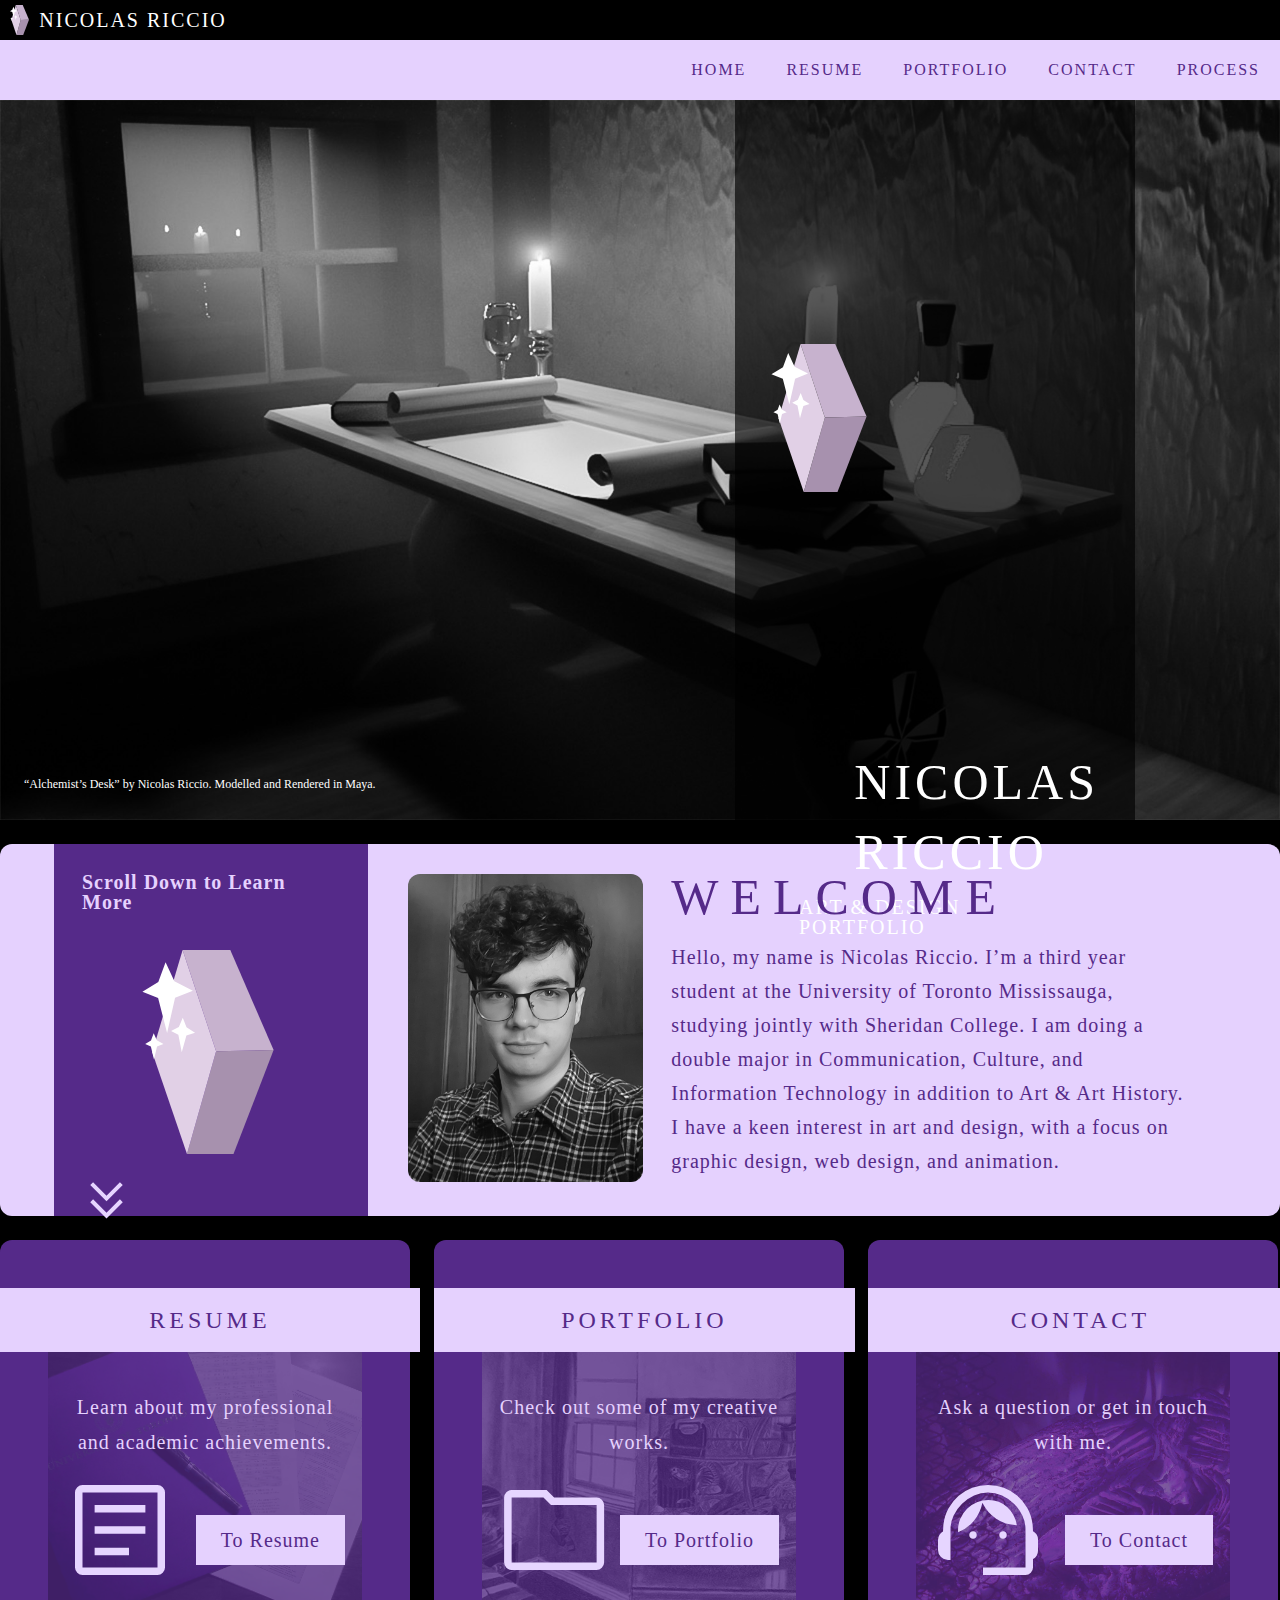
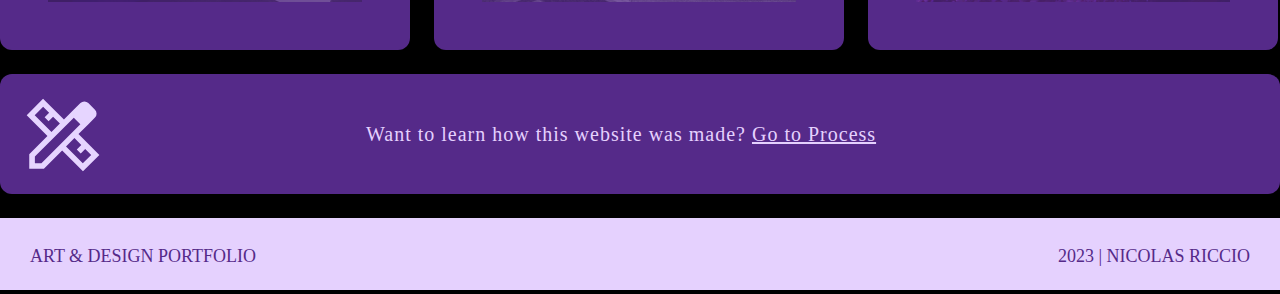
==== index.html @ f204018f "Rename home.html to index.html" ====
<!doctype html>
<html>
<head>
<meta charset="UTF-8">
<title>Nicolas Riccio | Official Website</title>
<link href="css/reset.css" rel="stylesheet">
<link href="css/style.css" rel="stylesheet">
</head>
	
<body>
	
	<header>
		<img src="images/gem-logo.svg" alt="Logo">
		<h1>Nicolas Riccio</h1>
	
	</header>
	
	<nav>
		<ul>
			<li><a href="process.html">Process</a></li>
			<li><a href="contact.html">Contact</a></li>
			<li><a href="portfolio.html">Portfolio</a></li>
			<li><a href="resume.html">Resume</a></li>
			<li><a href="home.html">Home</a></li>
		</ul>
	</nav>
	
	<div id="spotlight">
		
		<div id="title">
			<img src="images/gem-logo.svg" alt="Logo">
			<h2>Nicolas <br>Riccio</h2>
			<h1>Art &amp; Design Portfolio</h1>
			
		</div>
		
		<h3>“Alchemist’s Desk” by Nicolas Riccio. Modelled and Rendered in Maya.</h3>
	
	</div>
	
	<main>
		
		<div id="biography">
			
			<div id="bio-block">
				<h3>Scroll Down to Learn More</h3>
				<img id="logo" src="images/gem-logo.svg" alt="Logo">
				<img src="images/scroll-down.svg" width="65" class="scroll" alt="Scroll Icon">
			</div>
			
			<div>
				<img id="profile" src="images/profile-photo-bw.jpg" alt="Profile Picture">
			</div>
			
			<div id="bio">
				<h2>Welcome</h2>
				<p>Hello, my name is Nicolas Riccio. I’m a third year
					student at the University of Toronto Mississauga,
					studying jointly with Sheridan College. I am doing a
					double major in Communication, Culture, and 
					Information Technology in addition to Art &amp; Art History.
					I have a keen interest in art and design, with a focus on
					graphic design, web design, and animation.</p>
			</div>
			
		</div>
		
		<div id="highlight-container">
			<div class="highlight-block" id="one">
				<h2>Resume</h2>
				<p>Learn about my professional and academic achievements.</p>
				<img src="images/resume.svg" width="120" class="icons" alt="Resume Icon">
				<h1><a href="resume.html">To Resume</a></h1>
				<img class="preview" src="images/resume-preview.jpg" alt="Resume Preview">
				
		
			</div>

			<div class="highlight-block" id="two">
				<h2>Portfolio</h2>
				<p>Check out some of my creative works.</p>
				<img src="images/portfolio.svg" width="120" class="icons" alt="Portfolio Icon">
				<h1><a href="portfolio.html">To Portfolio</a></h1>
				<img class="preview" src="images/portfolio-preview.jpg" alt="Portfolio Preview">

			</div>

			<div class="highlight-block" id="three">
				<h2>Contact</h2>
				<p>Ask a question or get in touch with me.</p>
				<img src="images/contact.svg" width="120" class="icons" alt="Contact Icon">
				<h1><a href="contact.html">To Contact</a></h1>
				<img class="preview" src="images/contact-preview.jpg" alt="Contact Preview">

			</div>
			
		</div>
		
		<div id="process-div">
			<img id="process-icon" src="images/process.svg" width="90" alt="Process Icon">
			<p>Want to learn how this website was made? <a href="process.html">Go to Process</a></p>
			
		</div>
		
	</main>
	
	<footer>
		<div class="foot"> 
			<p id="social-link">ART &amp; DESIGN PORTFOLIO</p>
			<p id="footer-text">2023 | NICOLAS RICCIO</p>
		</div>
	
	</footer>
	
</body>
	
</html>
---- css/style.css ----
/* General Styling
*/

@keyframes title-fadein {
	0%   {opacity: 0}
	50%  {opacity: 0}
	100% {opacity: 1}
}

h1 {
	font-family: Sukhumvit Set, san-serif;
	font-size: 20px;
}

h2 {
	font-family: Sukhumvit Set, san-serif;
	font-size: 20px;
	color: #FFF;
	text-transform: uppercase;
	letter-spacing: 4px;
	font-weight: 300;
}

h3 {
	font-family: Sukhumvit Set, san-serif;
	font-size: 20px;
	color: #FFF;
	font-weight: 300;
}

p {
	font-family: Sukhumvit Set, san-serif;
	font-size: 20px;
	line-height: 16px;
}

body {
	background-color: #000;
}

/* Header Styling
*/

header {
	background-color: #000;
	width: 100%;
	height: 40px;
}

header img {
	height: 30px;
	padding: 5px 10px 5px 10px;
	float: left;
}

header h1 {
	color: #FFF;
	font-kerning: 1px;
	padding-top: 10px;
	padding-bottom: 10px;
	text-transform: uppercase;
	letter-spacing: 2px;
}

/* Navigation Styling
*/

nav {
	background-color: #E5D1FE;
	width: 100%;
	height: 60px;
}

nav ul li {
	display: inline-block;
	float: right;
	padding: 22px 20px 22px 20px;
	font-family: Sukhumvit Set, san-serif;
	text-transform: uppercase;
	font-weight: 500;
	letter-spacing: 2px;
	z-index: 1;
}

nav ul li a {
	text-decoration: none;
	color: #552A89;
}

nav ul li a:hover {
	color: #9C78B2;
}

/* Spotlight Styling
*/

#spotlight {
	width: 100%;
	height: 720px;
	background-image: url("../images/spotlight-banner.jpg");
	background-size: cover;
	background-position: center;
}

#spotlight h3 {
	font-size: 12px;
	padding-top: 678px;
	padding-left: 24px;
}

#title {
	width: 400px;
	height: 720px;
	background-color: rgba(0, 0, 0, 0.65);
	float: right;
	margin-right: 145px;
	animation-timing-function: ease-in;
	animation-name: title-fadein;
    animation-duration: 2s;
}

#title img {
	width: 96px;
	height: 148px;
	margin-top: 244px;
	margin-left: 36px;
	margin-right: 12px;
	display: inline-block;
}

#title h2 {
	display: inline-block;
	float: right;
	font-size: 50px;
	margin-right: 36px;
	margin-top: 252px;
	line-height: 70px;
}

#title h1 {
	display: inline-block;
	color: #FFF;
	text-transform: uppercase;
	letter-spacing: 2px;
	font-weight: 300;
	margin: 10px 64px;
}

/* Main Content Styling - Biography
*/

main {
	width: auto;
	margin: 0 auto;
}

#biography {
	height: 372px;
	width: 1280px;
	margin: 24px auto;
	background-color: #E5D1FE;
	border-radius: 12px;
}

#biography div {
	display: inline-block;
	position: relative;
	float: left;
}

#bio-block {
	background-color: #552A89;
	margin-left: 54px;
	margin-right: 12px;
	height: 372px;
	width: 314px;
	display: inline-block;
}

#bio-block h3 {
	color: #E5D1FE;
	font-weight: 600;
	font-size: 20px;
	padding: 28px;
	letter-spacing: 1px;
}

#bio-block #logo {
	width: 132px;
	height: 204px;
	margin: 10px 88px;
	display: inline;
}

.scroll {
	margin: 0px 20px;
	filter: invert(99%) sepia(61%) saturate(7488%) hue-rotate(183deg) brightness(96%) contrast(109%);
}

#profile {
	height: 308px;
	border-radius: 12px;
	margin: 30px 28px 30px 28px;
}

#bio h2 {
	margin-top: 28px;
	color: #552A89;
	font-size: 50px;
	letter-spacing: 12px;
	font-weight: 200;
}

#bio p {
	width: 520px;
	letter-spacing: 1px;
	color: #552A89;
	margin-top: 18px;
	font-weight: 300;
	line-height: 34px;
}

/* Main Content Styling - Page Highlights
*/

#highlight-container {
	width: 1280px;
	height: 410px;
	margin: 0 auto;
	background-size: cover;
	background-position: center;
	position: relative;
}

.highlight-block {
	height: 410px;
	width: 410px;
	display: inline-block;
	background-color: #552A89;
	margin-bottom: 24px;
	border-radius: 12px;
	position: relative;
	z-index: 1;
	pointer-events: visible;
}

#one, #two {
	margin-right: 20px;
}

.preview {
	padding: 48px;
	height: 314px;
	opacity: 0.25;
	position: relative;
	z-index: -1;
}

#one h2 {
	position: absolute;
	background-color: #E5D1FE;
	color: #552A89;
	margin-top: 48px;
	padding: 20px 149.25px;
	font-size: 24px;
}

#two h2 {
	position: absolute;
	background-color: #E5D1FE;
	color: #552A89;
	margin-top: 48px;
	padding: 20px 127.125px;
	font-size: 24px;
}

#three h2 {
	position: absolute;
	background-color: #E5D1FE;
	color: #552A89;
	margin-top: 48px;
	padding: 20px 142.625px;
	font-size: 24px;
}

.highlight-block p {
	color: #E5D1FE;
	line-height: 35px;
	letter-spacing: 1px;
	position: absolute;
    top: 150px;
    padding: 0 60px;
	text-align: center;
}

.highlight-block h1 {
	color: #552A89;
	letter-spacing: 1px;
	position: absolute;
	text-align: center;
	background-color: #E5D1FE;
	top: 275px;
	right: 65px;
    padding: 15px 25px;
}

.highlight-block a {
	text-decoration: none;
	color: #552A89!important;
}

.highlight-block a:hover {
	color: #9C78B2!important;
}

.icons {
	position: absolute;
    top: 230px;
    padding: 0 60px;
	filter: invert(99%) sepia(61%) saturate(7488%) hue-rotate(183deg) brightness(96%) contrast(109%);
}

/* Main Content Styling - Process Highlight
*/

#process-div {
	height: 120px;
	width: 1280px;
	margin: 24px auto;
	background-color: #552A89;
	border-radius: 12px;
}

#process-div img {
	padding: 16px 18px;
	filter: invert(99%) sepia(61%) saturate(7488%) hue-rotate(183deg) brightness(96%) contrast(109%);
	display: inline;
	float: left;
}

#process-div p {
	display: inline;
	float: left;
	font-size: 20px;
	color: #E5D1FE;
	letter-spacing: 1px;
	text-align: center;
	padding: 52px 240px;
}

#process-div a {
	color: #E5D1FE;
}

#process-div a:hover {
	color: #9C78B2;
}

/* Footer Content Styling
*/

.foot {
	height: 72px;
	background-color: #E5D1FE;
}

footer p {
	font-size: 18px;
	color: #552A89;
	padding: 30px;
	font-weight: lighter;
}

#social-link {
	float: left;
	display: inline;
}

#social-link a {
	color: #552A89!important;
}

#social-link a:hover {
	color: #9C78B2!important;
}


#footer-text {
	float: right;
	display: inline;
}

.extended-foot {
	width: 100%;
	height: 308px;
	background-color: #E5D1FE;
	border-bottom: 1px dotted #552A89;
}

.extended-foot p {
	display: inline;
	margin-top: 140px;
	float: right;
	text-transform: uppercase;
	font-weight: 100;
	line-height: 19px;
	margin-right: 24px;
}

.extended-foot iframe {
	display: inline;
	float: left;
	height: 252px; 
	width: 975px;
	margin-top: 28px;
	margin-left: 67px;
}

/* Resume Page - Spotlight Styling
*/

#resume-spotlight {
	width: 100%;
	height: 720px;
	background-image: url("../images/resume-banner.jpg");
	background-size: cover;
	background-position: center;
	animation-timing-function: ease-in;
}

#resume-spotlight img {
	width: 60px;
	display: inline;
	float: right;
	margin-top: 500px;
	margin-right: 50px;
	animation-name: title-fadein;
    animation-duration: 2s;
}

#resume-spotlight h2 {
	font-size: 70px;
	letter-spacing: 5px;
	float: right;
	margin-top: 498px;
	margin-right: 10px;
	animation-name: title-fadein;
    animation-duration: 2s;
}

#resume-spotlight h1 {
	font-size: 20px;
	color: #FFF;
	display: inline;
	letter-spacing: 2px;
	margin-top: 600px;
	margin-left: 1096px;
	text-transform: uppercase;
	animation-name: title-fadein;
    animation-duration: 2s;
}

/* Resume Page - Body Styling

#skills2-div {
	width: 640px;
	float: right;
}

*/

#resume-information {
	height: 1600px;
	width: 1280px;
	margin: 24px auto;
	background-color: #E5D1FE;
	border-radius: 12px;
}

#resume-information h2 {
	padding-top: 48px;
	color: #552A89;
	font-size: 50px;
	letter-spacing: 12px;
	font-weight: 200;
}

#resume-information p {
	font-size: 18px;
	line-height: 36px;
	color: #552A89;
	letter-spacing: 1px;
	font-weight: 300;
}


#skills-div p {
	font-size: 18px;
}

#skills-div {
	width: 1032px;
	margin: 0px auto;
}

#skills-list {
	width: 1032px;
	padding: 24px 0px 48px 0px;
}

table {
	margin-top: 24px;
	width: 1010px;
}

th, td {
	border: 3px solid #552A89;
}

th {
	font-family: Sukhumvit Set, san-serif;
	font-size: 20px;
	color: #552A89;
	text-transform: uppercase;
	letter-spacing: 4px;
	font-weight: 300;
	padding: 12px 0;
}

td {
	font-family: Sukhumvit Set, san-serif;
	font-size: 14px;
	line-height: 24px;
	color: #552A89;
	letter-spacing: 1px;
	padding: 24px;
}

/* Contact Page - Form Styling
*/

#contact-spotlight {
	width: 100%;
	height: 720px;
	background-image: url("../images/contact-banner.jpg");
	background-size: cover;
	background-position: center;
	animation-timing-function: ease-in;
}

#contact-form {
	width: 454px;
	height: 720px;
	margin-left: 68px;
}

#contact-form h2 {
	font-size: 50px;
	letter-spacing: 5px;
	padding-top: 100px;
	padding-left: 30px;
	padding-bottom: 24px;
}

#contact-form h3 {
	font-size: 20px;
	padding-left: 30px;
	padding-bottom: 24px;
}

/* Portfolio Page - Spotlight Styling
*/

#video-banner {
	position: relative;
    right: 0;
    bottom: 0;
    min-width: 100%; 
    min-height: 100%;
}
#video-banner video {
	height: auto;
	vertical-align: middle;
	width: 100%;
}

#video-banner .video-caption {
    position: absolute;
    bottom: 200px;
    left: 0;
    z-index: 1;
    background: rgba(0,0,0,0.8);
    color: #fff;
    width: 100%;
	display: flex;
	align-items: center;
	justify-content: center;
	animation-name: title-fadein;
    animation-duration: 3s;
}
#video-banner .video-caption h1 {
	color: #fff;
	font-family: Sukhumvit Set, sans-serif;
	font-size: 75px;
	text-align: center;
	text-transform: uppercase;
	letter-spacing: 8px;
	padding: 24px 12px;
	
}

.video-caption img {
	width: 44px;
	bottom: 200px;
	animation-name: title-fadein;
    animation-duration: 2s;
}

/* Portfolio Page - Content Styling
*/

#drawing {
	height: 816px;
	width: 1280px;
	margin: 24px auto;
	background-color: #E5D1FE;
	border-radius: 12px;
}

#drawing h3 {
	color: #E5D1FE;
	font-weight: 400;
	font-size: 40px;
	text-transform: uppercase;
	width: 100%;
	text-align: center;
	padding: 40px 0px;
	letter-spacing: 4px;
	background-color: #552A89;
	position: relative;
	top: 48px;
}

#drawing-one {
	float: left;
	margin: 72px 0 24px 24px;
	height: 600px;
	width: 434px;
	display: inline;
}

#drawing-two {
	float: left;
	margin: 72px 24px 24px 24px;
	height: 248px;
	width: 774px;
	display: inline-block;
}

#drawing-three {
	float: left;
	margin: 0px 24px 0px 24px;
	height: 328px;
	width: 242px;
	display: inline-block;
}

#drawing-four {
	float: left;
	margin: 0px 24px 0px 0px;
	height: 328px;
	width: 242px;
	display: inline-block;
}

#drawing-five {
	float: left;
	margin: 0px 24px 0px 0px;
	height: 328px;
	width: 242px;
	display: inline-block;
}

#painting {
	height: 816px;
	width: 1280px;
	margin: 24px auto;
	background-color: #552A89;
	border-radius: 12px;
}

#painting h3 {
	color: #552A89;
	font-weight: 400;
	font-size: 40px;
	text-transform: uppercase;
	width: 100%;
	text-align: center;
	padding: 40px 0px;
	letter-spacing: 4px;
	background-color: #E5D1FE;
	position: relative;
	top: 48px;
}

#painting-one {
	float: left;
	margin: 72px 0px 24px 24px;
	height: 288px;
	width: 242px;
	display: inline-block;
	background-color: #E5D1FE;
}

#painting-two {
	float: left;
	margin: 72px 0px 24px 24px;
	height: 288px;
	width: 484px;
	display: inline-block;
	background-color: #E5D1FE;
}

#painting-three {
	float: right;
	margin: 72px 24px 24px 0;
	height: 600px;
	width: 458px;
	display: inline;
	background-color: #E5D1FE;
}

#painting-four {
	float: left;
	margin: 0px 0px 24px 24px;
	height: 288px;
	width: 484px;
	display: inline-block;
	background-color: #E5D1FE;
}

#painting-five {
	float: left;
	margin: 0px 0px 24px 24px;
	height: 288px;
	width: 242px;
	display: inline-block;
	background-color: #E5D1FE;
}

#digital {
	height: 816px;
	width: 1280px;
	margin: 24px auto;
	background-color: #E5D1FE;
	border-radius: 12px;
}

#digital h3 {
	color: #E5D1FE;
	font-weight: 400;
	font-size: 40px;
	text-transform: uppercase;
	width: 100%;
	text-align: center;
	padding: 40px 0px;
	letter-spacing: 4px;
	background-color: #552A89;
	position: relative;
	top: 48px;
}

#digital-one {
	float: left;
	margin: 72px 0 24px 24px;
	height: 260px;
	width: 604px;
	display: inline;
}

#digital-two {
	float: left;
	margin: 72px 24px 24px 24px;
	height: 260px;
	width: 604px;
	display: inline-block;
}

#digital-three {
	float: left;
	margin: 0px 24px 0px 24px;
	height: 316px;
	width: 290px;
	display: inline-block;
}

#digital-four {
	float: left;
	margin: 0px 24px 0px 0px;
	height: 316px;
	width: 290px;
	display: inline-block;
}

#digital-five {
	float: left;
	margin: 0px 24px 0px 0px;
	height: 316px;
	width: 290px;
	display: inline-block;
}

#digital-six {
	float: left;
	margin: 0px 24px 0px 0px;
	height: 316px;
	width: 290px;
	display: inline-block;
}


#animation {
	height: 600px;
	width: 1280px;
	margin: 24px auto;
	background-color: #552A89;
	border-radius: 12px;
}

#animation h3 {
	color: #552A89;
	font-weight: 400;
	font-size: 40px;
	text-transform: uppercase;
	width: 100%;
	text-align: center;
	padding: 40px 0px;
	letter-spacing: 4px;
	background-color: #E5D1FE;
	position: relative;
	top: 48px;
}

#animation p {
	color: #E5D1FE;
}

#clip-one {
	float: left;
	margin: 72px 0px 24px 24px;
	height: 339.75px;
	width: 604px;
	display: inline-block;
}

#clip-two {
	float: left;
	margin: 72px 0px 24px 24px;
	height: 339.75px;
	width: 604px;
	display: inline-block;
}

#portfolio-main img {
	height: 100%;
}

.clip-banner {
	position: relative;
    right: 0;
    bottom: 0;
    min-width: 100%; 
    min-height: 100%;
}
.clip-banner video {
	height: auto;
	vertical-align: middle;
	width: 100%;
}

#portfolio-main img:hover {
	opacity: 0.5;
}

.tooltip {
  position: relative;
  display: inline-block;
}

.tooltip .tooltiptext {
	font-family: Sukhumvit Set, sans-serif;
	font-size: 12px;
    visibility: hidden;
    width: 200px;
    background-color: #FFF;
    color: #552A89;
    text-align: center;
    border-radius: 6px;
    padding: 20px;
    margin-bottom: 12px;

    position: absolute;
    z-index: 1;
	bottom: 100%;
	left: 0%;
}

.tooltip .tooltiptext::after {
  content: "";
  position: absolute;
  top: 100%;
  left: 50%;
  margin-left: -5px;
  border-width: 5px;
  border-style: solid;
  border-color: white transparent transparent transparent;
}

.tooltip:hover .tooltiptext {
    visibility: visible;
}

/* Process Page - Spotlight Styling
*/

#process-spotlight {
	width: 100%;
	height: 720px;
	background-image: url("../images/process-banner.jpg");
	background-size: cover;
	background-position: center;
	animation-timing-function: ease-in;
}

#process-spotlight img {
	width: 60px;
	display: inline;
	float: right;
	margin-top: 50px;
	margin-right: 50px;
	animation-name: title-fadein;
    animation-duration: 2s;
}

#process-spotlight h2 {
	font-size: 70px;
	letter-spacing: 5px;
	float: right;
	margin-top: 48px;
	margin-right: 10px;
	animation-name: title-fadein;
    animation-duration: 2s;
}

#process-spotlight h1 {
	font-size: 20px;
	color: #FFF;
	display: inline;
	letter-spacing: 2px;
	margin-top: 60px;
	margin-left: 1096px;
	text-transform: uppercase;
	animation-name: title-fadein;
    animation-duration: 2s;
}

/* Process Page - Content Styling
*/

#process-information {
	height: auto;
	width: 1280px;
	margin: 24px auto;
	background-color: #E5D1FE;
	border-radius: 12px;
}

#process-information h2 {
	padding: 80px 0px 24px 144px;
	color: #552A89;
	font-size: 50px;
	letter-spacing: 12px;
	font-weight: 200;
}

#process-information p {
	font-size: 18px;
	line-height: 36px;
	color: #552A89;
	letter-spacing: 1px;
	font-weight: 300;
	padding: 24px 144px 0px 144px;
	text-indent: 48px;
}

#process-information img {
	padding-top: 24px;
}

#process-information a {
	color: #552A89!important;
}

#process-information p a:hover {
	color: #9C78B2!important;
}

.closing {
	font-size: 18px;
	line-height: 36px;
	color: #552A89;
	letter-spacing: 1px;
	font-weight: 300;
	padding: 24px 144px 0px 144px;
}
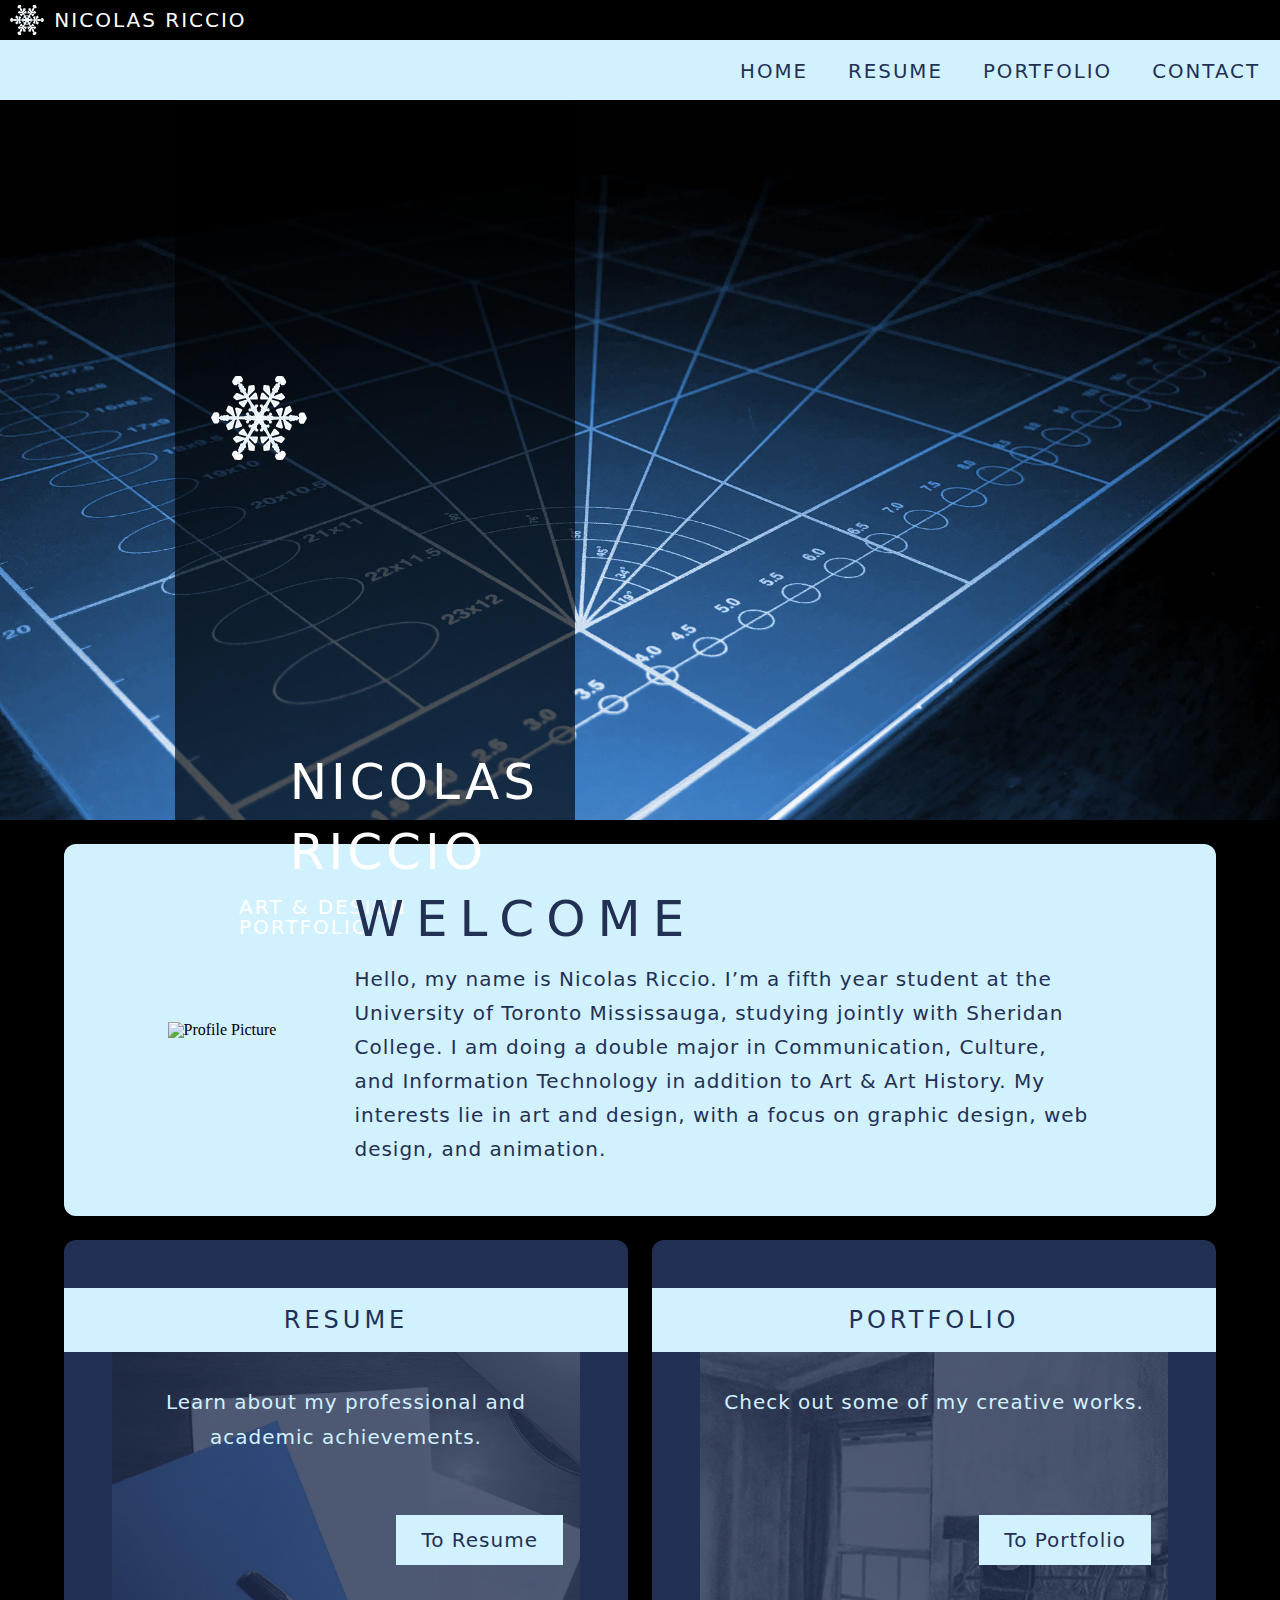
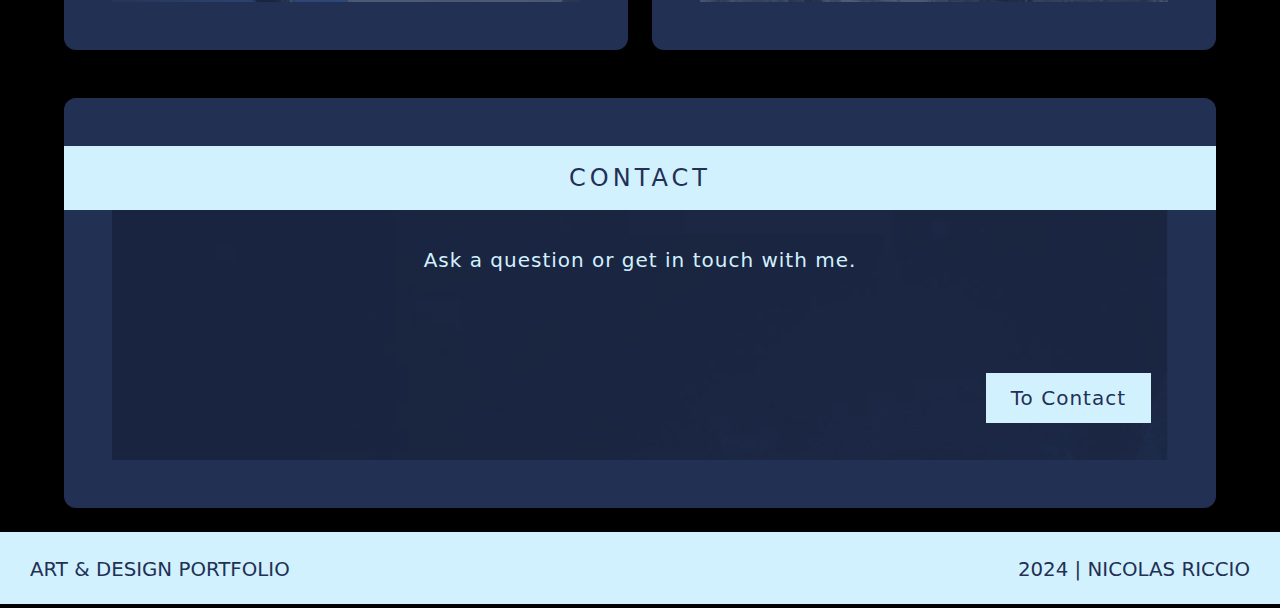
==== commit d480e3fb: "Add files via upload" ====
--- a/index.html
+++ b/index.html
@@ -10,31 +10,28 @@
 <body>
 	
 	<header>
-		<img src="images/gem-logo.svg" alt="Logo">
+		<img src="images/snowflake-logo.svg" alt="Logo">
 		<h1>Nicolas Riccio</h1>
 	
 	</header>
 	
 	<nav>
 		<ul>
-			<li><a href="process.html">Process</a></li>
 			<li><a href="contact.html">Contact</a></li>
 			<li><a href="portfolio.html">Portfolio</a></li>
 			<li><a href="resume.html">Resume</a></li>
-			<li><a href="home.html">Home</a></li>
+			<li><a href="index.html">Home</a></li>
 		</ul>
 	</nav>
 	
 	<div id="spotlight">
 		
 		<div id="title">
-			<img src="images/gem-logo.svg" alt="Logo">
+			<img src="images/snowflake-logo.svg" alt="Logo">
 			<h2>Nicolas <br>Riccio</h2>
 			<h1>Art &amp; Design Portfolio</h1>
 			
 		</div>
-		
-		<h3>“Alchemist’s Desk” by Nicolas Riccio. Modelled and Rendered in Maya.</h3>
 	
 	</div>
 	
@@ -42,24 +39,18 @@
 		
 		<div id="biography">
 			
-			<div id="bio-block">
-				<h3>Scroll Down to Learn More</h3>
-				<img id="logo" src="images/gem-logo.svg" alt="Logo">
-				<img src="images/scroll-down.svg" width="65" class="scroll" alt="Scroll Icon">
-			</div>
-			
-			<div>
-				<img id="profile" src="images/profile-photo-bw.jpg" alt="Profile Picture">
+			<div id="clipart">
+				<img id="profile" src="images/self-portrait-clipart.PNG" alt="Profile Picture">
 			</div>
 			
 			<div id="bio">
 				<h2>Welcome</h2>
-				<p>Hello, my name is Nicolas Riccio. I’m a third year
+				<p>Hello, my name is Nicolas Riccio. I’m a fifth year
 					student at the University of Toronto Mississauga,
 					studying jointly with Sheridan College. I am doing a
 					double major in Communication, Culture, and 
 					Information Technology in addition to Art &amp; Art History.
-					I have a keen interest in art and design, with a focus on
+					My interests lie in art and design, with a focus on
 					graphic design, web design, and animation.</p>
 			</div>
 			
@@ -68,38 +59,27 @@
 		<div id="highlight-container">
 			<div class="highlight-block" id="one">
 				<h2>Resume</h2>
-				<p>Learn about my professional and academic achievements.</p>
-				<img src="images/resume.svg" width="120" class="icons" alt="Resume Icon">
-				<h1><a href="resume.html">To Resume</a></h1>
-				<img class="preview" src="images/resume-preview.jpg" alt="Resume Preview">
-				
-		
+				<div id="textbox1">
+					<p>Learn about my professional and academic achievements.</p>
+					<h1><a href="resume.html">To Resume</a></h1>
+				</div>
 			</div>
 
 			<div class="highlight-block" id="two">
 				<h2>Portfolio</h2>
-				<p>Check out some of my creative works.</p>
-				<img src="images/portfolio.svg" width="120" class="icons" alt="Portfolio Icon">
-				<h1><a href="portfolio.html">To Portfolio</a></h1>
-				<img class="preview" src="images/portfolio-preview.jpg" alt="Portfolio Preview">
-
+				<div id="textbox2">
+					<p>Check out some of my creative works.</p>
+					<h1><a href="portfolio.html">To Portfolio</a></h1>
+				</div>
 			</div>
 
 			<div class="highlight-block" id="three">
 				<h2>Contact</h2>
-				<p>Ask a question or get in touch with me.</p>
-				<img src="images/contact.svg" width="120" class="icons" alt="Contact Icon">
-				<h1><a href="contact.html">To Contact</a></h1>
-				<img class="preview" src="images/contact-preview.jpg" alt="Contact Preview">
-
+				<div id="textbox3">
+					<p>Ask a question or get in touch with me.</p>
+					<h1><a href="contact.html">To Contact</a></h1>
+				</div>
 			</div>
-			
-		</div>
-		
-		<div id="process-div">
-			<img id="process-icon" src="images/process.svg" width="90" alt="Process Icon">
-			<p>Want to learn how this website was made? <a href="process.html">Go to Process</a></p>
-			
 		</div>
 		
 	</main>
@@ -107,7 +87,7 @@
 	<footer>
 		<div class="foot"> 
 			<p id="social-link">ART &amp; DESIGN PORTFOLIO</p>
-			<p id="footer-text">2023 | NICOLAS RICCIO</p>
+			<p id="footer-text">2024 | NICOLAS RICCIO</p>
 		</div>
 	
 	</footer>
--- a/css/style.css
+++ b/css/style.css
@@ -8,12 +8,12 @@
 }
 
 h1 {
-	font-family: Sukhumvit Set, san-serif;
+	font-family: Sukhumvit Set, DejaVu Sans, san-serif;
 	font-size: 20px;
 }
 
 h2 {
-	font-family: Sukhumvit Set, san-serif;
+	font-family: Sukhumvit Set, DejaVu Sans, san-serif;
 	font-size: 20px;
 	color: #FFF;
 	text-transform: uppercase;
@@ -22,14 +22,14 @@
 }
 
 h3 {
-	font-family: Sukhumvit Set, san-serif;
+	font-family: Sukhumvit Set, DejaVu Sans, san-serif;
 	font-size: 20px;
 	color: #FFF;
 	font-weight: 300;
 }
 
 p {
-	font-family: Sukhumvit Set, san-serif;
+	font-family: Sukhumvit Set, DejaVu Sans, san-serif;
 	font-size: 20px;
 	line-height: 16px;
 }
@@ -43,7 +43,7 @@
 
 header {
 	background-color: #000;
-	width: 100%;
+	width: auto;
 	height: 40px;
 }
 
@@ -66,8 +66,8 @@
 */
 
 nav {
-	background-color: #E5D1FE;
-	width: 100%;
+	background-color: #D2F1FF;
+	width: auto;
 	height: 60px;
 }
 
@@ -75,27 +75,28 @@
 	display: inline-block;
 	float: right;
 	padding: 22px 20px 22px 20px;
-	font-family: Sukhumvit Set, san-serif;
+	font-family: Sukhumvit Set, DejaVu Sans, san-serif;
 	text-transform: uppercase;
 	font-weight: 500;
 	letter-spacing: 2px;
 	z-index: 1;
+	font-size: 2.2vmin;
 }
 
 nav ul li a {
 	text-decoration: none;
-	color: #552A89;
+	color: #223054;
 }
 
 nav ul li a:hover {
-	color: #9C78B2;
+	color: #3874A5;
 }
 
 /* Spotlight Styling
 */
 
 #spotlight {
-	width: 100%;
+	width: auto;
 	height: 720px;
 	background-image: url("../images/spotlight-banner.jpg");
 	background-size: cover;
@@ -155,41 +156,31 @@
 }
 
 #biography {
-	height: 372px;
-	width: 1280px;
+	min-height: 372px;
+	width: 90%;
 	margin: 24px auto;
-	background-color: #E5D1FE;
+	background-color: #D2F1FF;
 	border-radius: 12px;
+	
+	display: flex;
+    justify-content: center; /* Horizontally center the flex container */
+    align-items: center;     /* Vertically center the flex container (optional, if you want equal space above and below) */
+    gap: 20px;               /* Optional: space between the two divs */
+
+	
+}
+
+#clipart {
+	display: flex;
+    justify-content: center;
 }
 
 #biography div {
 	display: inline-block;
 	position: relative;
 	float: left;
-}
-
-#bio-block {
-	background-color: #552A89;
-	margin-left: 54px;
-	margin-right: 12px;
-	height: 372px;
-	width: 314px;
-	display: inline-block;
-}
-
-#bio-block h3 {
-	color: #E5D1FE;
-	font-weight: 600;
-	font-size: 20px;
-	padding: 28px;
-	letter-spacing: 1px;
-}
-
-#bio-block #logo {
-	width: 132px;
-	height: 204px;
-	margin: 10px 88px;
-	display: inline;
+	align-items: center;
+	    padding: 20px;           /* Optional: padding around the container */
 }
 
 .scroll {
@@ -197,55 +188,96 @@
 	filter: invert(99%) sepia(61%) saturate(7488%) hue-rotate(183deg) brightness(96%) contrast(109%);
 }
 
-#profile {
-	height: 308px;
-	border-radius: 12px;
-	margin: 30px 28px 30px 28px;
+
+#profile { /* Currently profile image, needs changing*/
+	height: 350px;
 }
 
 #bio h2 {
-	margin-top: 28px;
-	color: #552A89;
+	margin: 18px;
+	color: #223054;
 	font-size: 50px;
 	letter-spacing: 12px;
 	font-weight: 200;
 }
 
 #bio p {
-	width: 520px;
+	max-width: 740px;
 	letter-spacing: 1px;
-	color: #552A89;
-	margin-top: 18px;
+	color: #223054;
+	margin: 18px;
 	font-weight: 300;
 	line-height: 34px;
 }
 
+/* Media query for smaller screens */
+@media (max-width: 768px) {
+    #biography {
+        flex-direction: column; /* Stack the items vertically on small screens */
+        align-items: center;     /* Center both divs horizontally */
+        gap: 0px;               /* Optional: space between the two divs */
+    }
+
+    #profile {
+        height: 300px;  /* Adjust image size */
+    }
+
+    #bio {
+        text-align: center; /* Optional: center the text on small screens */
+    }
+}
+
 /* Main Content Styling - Page Highlights
 */
 
 #highlight-container {
-	width: 1280px;
-	height: 410px;
+	width: 90%;
 	margin: 0 auto;
 	background-size: cover;
 	background-position: center;
 	position: relative;
+	
+	display: flex;             /* Enable flexbox layout */
+    justify-content: space-between; /* Distribute space between blocks */
+    align-items: stretch;      /* Ensure blocks stretch to fill the container's height */
+    flex-wrap: wrap;           /* Allow wrapping on smaller screens */
+	gap: 24px;
 }
 
 .highlight-block {
 	height: 410px;
-	width: 410px;
 	display: inline-block;
-	background-color: #552A89;
+	background-color: #223054;
 	margin-bottom: 24px;
 	border-radius: 12px;
 	position: relative;
 	z-index: 1;
 	pointer-events: visible;
-}
-
-#one, #two {
-	margin-right: 20px;
+	
+	flex: 1;                    /* Make all blocks take equal width */
+    min-width: 410px;           /* Set a minimum width for the blocks */
+    text-align: center;         /* Center text inside each block */
+    box-sizing: border-box;     /* Ensure padding is included in the width calculation */
+	
+}
+
+div#textbox1, div#textbox2, div#textbox3 {
+	height: 250px;
+	margin: 0 48px 0 48px;
+	width: auto;
+	background-size: cover;
+}
+
+div#textbox1 {
+	background-image: url("../images/resume-preview.png");
+}
+
+div#textbox2 {
+	background-image: url("../images/portfolio-preview.png");
+}
+
+div#textbox3 {
+	background-image: url("../images/contact-preview.png");
 }
 
 .preview {
@@ -256,49 +288,28 @@
 	z-index: -1;
 }
 
-#one h2 {
-	position: absolute;
-	background-color: #E5D1FE;
-	color: #552A89;
+#one h2, #two h2, #three h2 {
+	background-color: #D2F1FF;
+	color: #223054;
 	margin-top: 48px;
 	padding: 20px 149.25px;
 	font-size: 24px;
 }
 
-#two h2 {
-	position: absolute;
-	background-color: #E5D1FE;
-	color: #552A89;
-	margin-top: 48px;
-	padding: 20px 127.125px;
-	font-size: 24px;
-}
-
-#three h2 {
-	position: absolute;
-	background-color: #E5D1FE;
-	color: #552A89;
-	margin-top: 48px;
-	padding: 20px 142.625px;
-	font-size: 24px;
-}
-
 .highlight-block p {
-	color: #E5D1FE;
+	color: #D2F1FF;
 	line-height: 35px;
 	letter-spacing: 1px;
-	position: absolute;
-    top: 150px;
-    padding: 0 60px;
+	padding: 33px 22px;
 	text-align: center;
 }
 
 .highlight-block h1 {
-	color: #552A89;
+	color: #223054;
 	letter-spacing: 1px;
 	position: absolute;
 	text-align: center;
-	background-color: #E5D1FE;
+	background-color: #D2F1FF;
 	top: 275px;
 	right: 65px;
     padding: 15px 25px;
@@ -306,54 +317,18 @@
 
 .highlight-block a {
 	text-decoration: none;
-	color: #552A89!important;
+	color: #223054!important;
 }
 
 .highlight-block a:hover {
-	color: #9C78B2!important;
+	color: #3874A5!important;
 }
 
 .icons {
 	position: absolute;
     top: 230px;
     padding: 0 60px;
-	filter: invert(99%) sepia(61%) saturate(7488%) hue-rotate(183deg) brightness(96%) contrast(109%);
-}
-
-/* Main Content Styling - Process Highlight
-*/
-
-#process-div {
-	height: 120px;
-	width: 1280px;
-	margin: 24px auto;
-	background-color: #552A89;
-	border-radius: 12px;
-}
-
-#process-div img {
-	padding: 16px 18px;
-	filter: invert(99%) sepia(61%) saturate(7488%) hue-rotate(183deg) brightness(96%) contrast(109%);
-	display: inline;
-	float: left;
-}
-
-#process-div p {
-	display: inline;
-	float: left;
-	font-size: 20px;
-	color: #E5D1FE;
-	letter-spacing: 1px;
-	text-align: center;
-	padding: 52px 240px;
-}
-
-#process-div a {
-	color: #E5D1FE;
-}
-
-#process-div a:hover {
-	color: #9C78B2;
+	filter: invert(100%) sepia(40%) saturate(5284%) hue-rotate(175deg) brightness(106%) contrast(101%);
 }
 
 /* Footer Content Styling
@@ -361,12 +336,12 @@
 
 .foot {
 	height: 72px;
-	background-color: #E5D1FE;
+	background-color: #D2F1FF;
 }
 
 footer p {
-	font-size: 18px;
-	color: #552A89;
+	font-size: 2.2vmin;
+	color: #223054;
 	padding: 30px;
 	font-weight: lighter;
 }
@@ -377,11 +352,11 @@
 }
 
 #social-link a {
-	color: #552A89!important;
+	color: #223054!important;
 }
 
 #social-link a:hover {
-	color: #9C78B2!important;
+	color: #3874A5!important;
 }
 
 
@@ -393,8 +368,8 @@
 .extended-foot {
 	width: 100%;
 	height: 308px;
-	background-color: #E5D1FE;
-	border-bottom: 1px dotted #552A89;
+	background-color: #D2F1FF;
+	border-bottom: 1px dotted #223054;
 }
 
 .extended-foot p {
@@ -419,6 +394,11 @@
 /* Resume Page - Spotlight Styling
 */
 
+#resume-spotlight h2, #resume-spotlight h1 {
+  margin: 0;
+  padding: 0;
+}
+
 #resume-spotlight {
 	width: 100%;
 	height: 720px;
@@ -426,38 +406,51 @@
 	background-size: cover;
 	background-position: center;
 	animation-timing-function: ease-in;
-}
+	
+	position: relative; /* This allows absolute positioning of child elements */
+	display: flex;
+	flex-direction: column; /* Stack the h2 and h1 vertically */
+	justify-content: flex-end; /* Align children to the bottom */
+	align-items: flex-end; /* Align children to the right */
+}
+
+#resume-spotlight-text {
+	padding: 20px;
+	margin: 20px;
+	
+}
+
 
 #resume-spotlight img {
-	width: 60px;
-	display: inline;
-	float: right;
-	margin-top: 500px;
-	margin-right: 50px;
+	width: 100px;
 	animation-name: title-fadein;
     animation-duration: 2s;
+	
+	margin-left: 10px; /* Space between image and h2 */
+  	align-self: center; /* Align the image within its flex container */
+	float: right;
 }
 
 #resume-spotlight h2 {
 	font-size: 70px;
 	letter-spacing: 5px;
-	float: right;
-	margin-top: 498px;
-	margin-right: 10px;
 	animation-name: title-fadein;
     animation-duration: 2s;
+	
+	display: inline-flex;
+  	align-items: center; /* Vertically center the image with h2 text */
 }
 
 #resume-spotlight h1 {
 	font-size: 20px;
 	color: #FFF;
-	display: inline;
 	letter-spacing: 2px;
-	margin-top: 600px;
-	margin-left: 1096px;
 	text-transform: uppercase;
 	animation-name: title-fadein;
     animation-duration: 2s;
+	
+	margin-top: 5px; /* Space between h2 and h1 */
+	margin-left: 52px;
 }
 
 /* Resume Page - Body Styling
@@ -470,16 +463,16 @@
 */
 
 #resume-information {
-	height: 1600px;
-	width: 1280px;
+	height: auto;
+	width: 90%;
 	margin: 24px auto;
-	background-color: #E5D1FE;
+	background-color: #D2F1FF;
 	border-radius: 12px;
 }
 
 #resume-information h2 {
 	padding-top: 48px;
-	color: #552A89;
+	color: #223054;
 	font-size: 50px;
 	letter-spacing: 12px;
 	font-weight: 200;
@@ -488,53 +481,101 @@
 #resume-information p {
 	font-size: 18px;
 	line-height: 36px;
-	color: #552A89;
+	color: #223054;
 	letter-spacing: 1px;
 	font-weight: 300;
 }
 
 
 #skills-div p {
-	font-size: 18px;
+	font-size: 16px;
 }
 
 #skills-div {
-	width: 1032px;
-	margin: 0px auto;
+	width: auto;
+	margin: 0px 10%;
 }
 
 #skills-list {
-	width: 1032px;
+	width: auto;
 	padding: 24px 0px 48px 0px;
 }
 
 table {
 	margin-top: 24px;
-	width: 1010px;
+	border-collapse: collapse;
+	margin-left: auto;
+    margin-right: auto;
+	width: 80%;
 }
 
 th, td {
-	border: 3px solid #552A89;
+	border: 3px solid #223054;
+	font-family: Sukhumvit Set, san-serif;
+	color: #223054;
 }
 
 th {
-	font-family: Sukhumvit Set, san-serif;
-	font-size: 20px;
-	color: #552A89;
+	font-size: 18px;
 	text-transform: uppercase;
 	letter-spacing: 4px;
 	font-weight: 300;
-	padding: 12px 0;
+	padding: 12px;
 }
 
 td {
-	font-family: Sukhumvit Set, san-serif;
 	font-size: 14px;
 	line-height: 24px;
-	color: #552A89;
 	letter-spacing: 1px;
 	padding: 24px;
 }
+
+ @media screen and (max-width: 600px) {
+            table {
+                display: block;
+                width: 100%;
+				padding: 20px;
+				margin-top: 0px;
+            }
+
+            th {
+                display: none; /* Hide the table header */
+				border: none; /* Remove row borders */
+            }
+
+            tr {
+                display: block;
+                margin-bottom: 10px;
+            }
+
+            td {
+                display: block;
+                text-align: left;
+                position: relative;
+				border: 1px solid #223054;
+            }
+
+            td:first-child {
+                font-weight: bold;
+				background-color: #223054;
+				color: #D2F1FF;
+            }
+	 
+	 	 	td:last-child {
+				margin-bottom: 40px;
+            }
+	 
+			 #resume-information h2 {
+				 padding-top: 30px;
+
+
+			 }
+	 		#resume-spotlight-text {
+				background-color: rgba(18,27,48,0.85);
+				border-radius: 10px;
+
+			}
+        }
 
 /* Contact Page - Form Styling
 */
@@ -568,6 +609,36 @@
 	padding-bottom: 24px;
 }
 
+#contact-div {
+	height: auto;
+	width: 90%;
+	margin: 24px auto;
+	background-color: #D2F1FF;
+	border-radius: 12px;
+	padding-top: 48px;
+}
+
+#contact-div h3 {
+	font-weight: 400;
+	font-size: 40px;
+	text-transform: uppercase;
+	width: 100%;
+	text-align: center;
+	padding: 40px 0px;
+	letter-spacing: 4px;
+	
+	color: #D2F1FF;
+	background-color: #223054;
+}
+
+#contact-div p {
+	color: #223054;
+	padding: 48px;
+	line-height: 30px;
+	text-align: center;
+}
+
+
 /* Portfolio Page - Spotlight Styling
 */
 
@@ -582,53 +653,107 @@
 	height: auto;
 	vertical-align: middle;
 	width: 100%;
+	object-fit: cover;
 }
 
 #video-banner .video-caption {
-    position: absolute;
-    bottom: 200px;
-    left: 0;
-    z-index: 1;
-    background: rgba(0,0,0,0.8);
-    color: #fff;
-    width: 100%;
-	display: flex;
-	align-items: center;
-	justify-content: center;
 	animation-name: title-fadein;
     animation-duration: 3s;
+	font-weight: 600;
+	position: absolute;
+    top: 10%;
+    right: 3%;
+    display: flex; /* Use flexbox to align the logo and text */
+    align-items: center; /* Vertically center the items */
+    color: white; /* Set text color to white */
+    font-family: Arial, sans-serif;
+    z-index: 10;
+	border-radius: 20px;
 }
 #video-banner .video-caption h1 {
 	color: #fff;
 	font-family: Sukhumvit Set, sans-serif;
-	font-size: 75px;
+	font-size: 48px;
 	text-align: center;
 	text-transform: uppercase;
 	letter-spacing: 8px;
 	padding: 24px 12px;
+	margin: 0; /* Remove margin from the heading */
 	
 }
 
 .video-caption img {
-	width: 44px;
+	width: 60px;
 	bottom: 200px;
 	animation-name: title-fadein;
     animation-duration: 2s;
+    margin: 10px; /* Add spacing between the logo and the text */
+}
+
+@media (max-width: 768px) {
+    .video-caption h1 {
+        font-size: 18px !important; /* Font size for screens smaller than 768px */
+    }
+	
+	.video-caption img {
+	width: 30px;
+	}
+}
+
+@media (max-width: 576px) {
+    .video-caption h1 {
+        font-size: 16px !important; /* Font size for screens smaller than 576px */
+    }
+	.video-caption img {
+	width: 20px;
+	}
 }
 
 /* Portfolio Page - Content Styling
 */
 
 #drawing {
-	height: 816px;
-	width: 1280px;
+    background-color: #f5f5f5;
+    text-align: center;
+}
+
+#drawing h2 {
+    font-size: 2em;
+    margin-bottom: 20px;
+}
+
+.gallery-container {
+    display: grid;
+    grid-template-columns: repeat(auto-fill, minmax(250px, 1fr)); /* Minimum width of 250px per image */
+    gap: 15px; /* Spacing between images */
+    justify-items: center; /* Center images in each grid cell */
+	padding: 20px;
+}
+
+.gallery-container img {
+    width: 100%; /* Ensure the image fills the container horizontally */
+    height: auto; /* Maintain the aspect ratio of the images */
+    object-fit: contain; /* Prevent cropping by ensuring the entire image fits within the container */
+    max-height: 400px; /* Optional: Set a maximum height to avoid extremely large images */
+    border-radius: 8px; /* Optional: Add rounded corners */
+    box-shadow: 0 4px 8px rgba(0, 0, 0, 0.1); /* Optional: Add shadow for a nice effect */
+    transition: transform 0.3s ease; /* Optional: Add a zoom effect on hover */
+}
+
+.gallery-container img:hover {
+    transform: scale(1.05); /* Optional: Slight zoom effect on hover */
+}
+
+#drawing {
+	height: auto;
+	width: 90%;
 	margin: 24px auto;
-	background-color: #E5D1FE;
+	background-color: #D2F1FF;
 	border-radius: 12px;
+	padding-top: 48px;
 }
 
 #drawing h3 {
-	color: #E5D1FE;
 	font-weight: 400;
 	font-size: 40px;
 	text-transform: uppercase;
@@ -636,61 +761,23 @@
 	text-align: center;
 	padding: 40px 0px;
 	letter-spacing: 4px;
-	background-color: #552A89;
-	position: relative;
-	top: 48px;
-}
-
-#drawing-one {
-	float: left;
-	margin: 72px 0 24px 24px;
-	height: 600px;
-	width: 434px;
-	display: inline;
-}
-
-#drawing-two {
-	float: left;
-	margin: 72px 24px 24px 24px;
-	height: 248px;
-	width: 774px;
-	display: inline-block;
-}
-
-#drawing-three {
-	float: left;
-	margin: 0px 24px 0px 24px;
-	height: 328px;
-	width: 242px;
-	display: inline-block;
-}
-
-#drawing-four {
-	float: left;
-	margin: 0px 24px 0px 0px;
-	height: 328px;
-	width: 242px;
-	display: inline-block;
-}
-
-#drawing-five {
-	float: left;
-	margin: 0px 24px 0px 0px;
-	height: 328px;
-	width: 242px;
-	display: inline-block;
-}
-
-#painting {
-	height: 816px;
-	width: 1280px;
+	
+	color: #D2F1FF;
+	background-color: #223054;
+}
+
+
+#animation {
+	height: auto;
+	width: 90%;
 	margin: 24px auto;
-	background-color: #552A89;
+	background-color: #223054;
 	border-radius: 12px;
-}
-
-#painting h3 {
-	color: #552A89;
+	padding: 48px 0;
+	text-align: center; /* Centers text and inline elements like <p> */
+}
+
+#animation h3 {
 	font-weight: 400;
 	font-size: 40px;
 	text-transform: uppercase;
@@ -698,185 +785,45 @@
 	text-align: center;
 	padding: 40px 0px;
 	letter-spacing: 4px;
-	background-color: #E5D1FE;
-	position: relative;
-	top: 48px;
-}
-
-#painting-one {
-	float: left;
-	margin: 72px 0px 24px 24px;
-	height: 288px;
-	width: 242px;
+	background-color: #D2F1FF;
+	color: #223054;
+}
+
+#animation p {
+	color: #D2F1FF;
+	padding: 24px;
+	line-height: 30px;
+}
+
+#clip-one, #clip-two, #clip-three, #clip-four {
+	max-height: 339.75px;
+	max-width: 604px;
 	display: inline-block;
-	background-color: #E5D1FE;
-}
-
-#painting-two {
-	float: left;
-	margin: 72px 0px 24px 24px;
-	height: 288px;
-	width: 484px;
-	display: inline-block;
-	background-color: #E5D1FE;
-}
-
-#painting-three {
-	float: right;
-	margin: 72px 24px 24px 0;
-	height: 600px;
-	width: 458px;
-	display: inline;
-	background-color: #E5D1FE;
-}
-
-#painting-four {
-	float: left;
-	margin: 0px 0px 24px 24px;
-	height: 288px;
-	width: 484px;
-	display: inline-block;
-	background-color: #E5D1FE;
-}
-
-#painting-five {
-	float: left;
-	margin: 0px 0px 24px 24px;
-	height: 288px;
-	width: 242px;
-	display: inline-block;
-	background-color: #E5D1FE;
-}
-
-#digital {
-	height: 816px;
-	width: 1280px;
-	margin: 24px auto;
-	background-color: #E5D1FE;
-	border-radius: 12px;
-}
-
-#digital h3 {
-	color: #E5D1FE;
-	font-weight: 400;
-	font-size: 40px;
-	text-transform: uppercase;
-	width: 100%;
-	text-align: center;
-	padding: 40px 0px;
-	letter-spacing: 4px;
-	background-color: #552A89;
-	position: relative;
-	top: 48px;
-}
-
-#digital-one {
-	float: left;
-	margin: 72px 0 24px 24px;
-	height: 260px;
-	width: 604px;
-	display: inline;
-}
-
-#digital-two {
-	float: left;
-	margin: 72px 24px 24px 24px;
-	height: 260px;
-	width: 604px;
-	display: inline-block;
-}
-
-#digital-three {
-	float: left;
-	margin: 0px 24px 0px 24px;
-	height: 316px;
-	width: 290px;
-	display: inline-block;
-}
-
-#digital-four {
-	float: left;
-	margin: 0px 24px 0px 0px;
-	height: 316px;
-	width: 290px;
-	display: inline-block;
-}
-
-#digital-five {
-	float: left;
-	margin: 0px 24px 0px 0px;
-	height: 316px;
-	width: 290px;
-	display: inline-block;
-}
-
-#digital-six {
-	float: left;
-	margin: 0px 24px 0px 0px;
-	height: 316px;
-	width: 290px;
-	display: inline-block;
-}
-
-
-#animation {
-	height: 600px;
-	width: 1280px;
-	margin: 24px auto;
-	background-color: #552A89;
-	border-radius: 12px;
-}
-
-#animation h3 {
-	color: #552A89;
-	font-weight: 400;
-	font-size: 40px;
-	text-transform: uppercase;
-	width: 100%;
-	text-align: center;
-	padding: 40px 0px;
-	letter-spacing: 4px;
-	background-color: #E5D1FE;
-	position: relative;
-	top: 48px;
-}
-
-#animation p {
-	color: #E5D1FE;
-}
-
-#clip-one {
-	float: left;
-	margin: 72px 0px 24px 24px;
-	height: 339.75px;
-	width: 604px;
-	display: inline-block;
-}
-
-#clip-two {
-	float: left;
-	margin: 72px 0px 24px 24px;
-	height: 339.75px;
-	width: 604px;
-	display: inline-block;
+	margin: 12px;
 }
 
 #portfolio-main img {
 	height: 100%;
 }
 
+.video-container {
+  display: flex;
+  flex-wrap: wrap;
+  justify-content: center; /* Centers the grid on the screen */
+  gap: 20px; /* Adds space between the video sections */
+}
+
 .clip-banner {
-	position: relative;
-    right: 0;
-    bottom: 0;
-    min-width: 100%; 
-    min-height: 100%;
-}
+  flex: 0 1 calc(50% - 20px); /* Each video takes 50% of the width minus the gap */
+  box-sizing: border-box; /* Includes padding and border in the element's width/height */
+}
+
 .clip-banner video {
-	height: auto;
-	vertical-align: middle;
-	width: 100%;
-}
+  width: 100%; /* Ensures the video scales within its container */
+  height: auto; /* Maintains the aspect ratio of the video */
+  border-radius: 8px; /* Optional: Rounds the video corners */
+}
+
 
 #portfolio-main img:hover {
 	opacity: 0.5;
@@ -893,7 +840,7 @@
     visibility: hidden;
     width: 200px;
     background-color: #FFF;
-    color: #552A89;
+    color: #223054;
     text-align: center;
     border-radius: 6px;
     padding: 20px;
@@ -919,97 +866,3 @@
 .tooltip:hover .tooltiptext {
     visibility: visible;
 }
-
-/* Process Page - Spotlight Styling
-*/
-
-#process-spotlight {
-	width: 100%;
-	height: 720px;
-	background-image: url("../images/process-banner.jpg");
-	background-size: cover;
-	background-position: center;
-	animation-timing-function: ease-in;
-}
-
-#process-spotlight img {
-	width: 60px;
-	display: inline;
-	float: right;
-	margin-top: 50px;
-	margin-right: 50px;
-	animation-name: title-fadein;
-    animation-duration: 2s;
-}
-
-#process-spotlight h2 {
-	font-size: 70px;
-	letter-spacing: 5px;
-	float: right;
-	margin-top: 48px;
-	margin-right: 10px;
-	animation-name: title-fadein;
-    animation-duration: 2s;
-}
-
-#process-spotlight h1 {
-	font-size: 20px;
-	color: #FFF;
-	display: inline;
-	letter-spacing: 2px;
-	margin-top: 60px;
-	margin-left: 1096px;
-	text-transform: uppercase;
-	animation-name: title-fadein;
-    animation-duration: 2s;
-}
-
-/* Process Page - Content Styling
-*/
-
-#process-information {
-	height: auto;
-	width: 1280px;
-	margin: 24px auto;
-	background-color: #E5D1FE;
-	border-radius: 12px;
-}
-
-#process-information h2 {
-	padding: 80px 0px 24px 144px;
-	color: #552A89;
-	font-size: 50px;
-	letter-spacing: 12px;
-	font-weight: 200;
-}
-
-#process-information p {
-	font-size: 18px;
-	line-height: 36px;
-	color: #552A89;
-	letter-spacing: 1px;
-	font-weight: 300;
-	padding: 24px 144px 0px 144px;
-	text-indent: 48px;
-}
-
-#process-information img {
-	padding-top: 24px;
-}
-
-#process-information a {
-	color: #552A89!important;
-}
-
-#process-information p a:hover {
-	color: #9C78B2!important;
-}
-
-.closing {
-	font-size: 18px;
-	line-height: 36px;
-	color: #552A89;
-	letter-spacing: 1px;
-	font-weight: 300;
-	padding: 24px 144px 0px 144px;
-}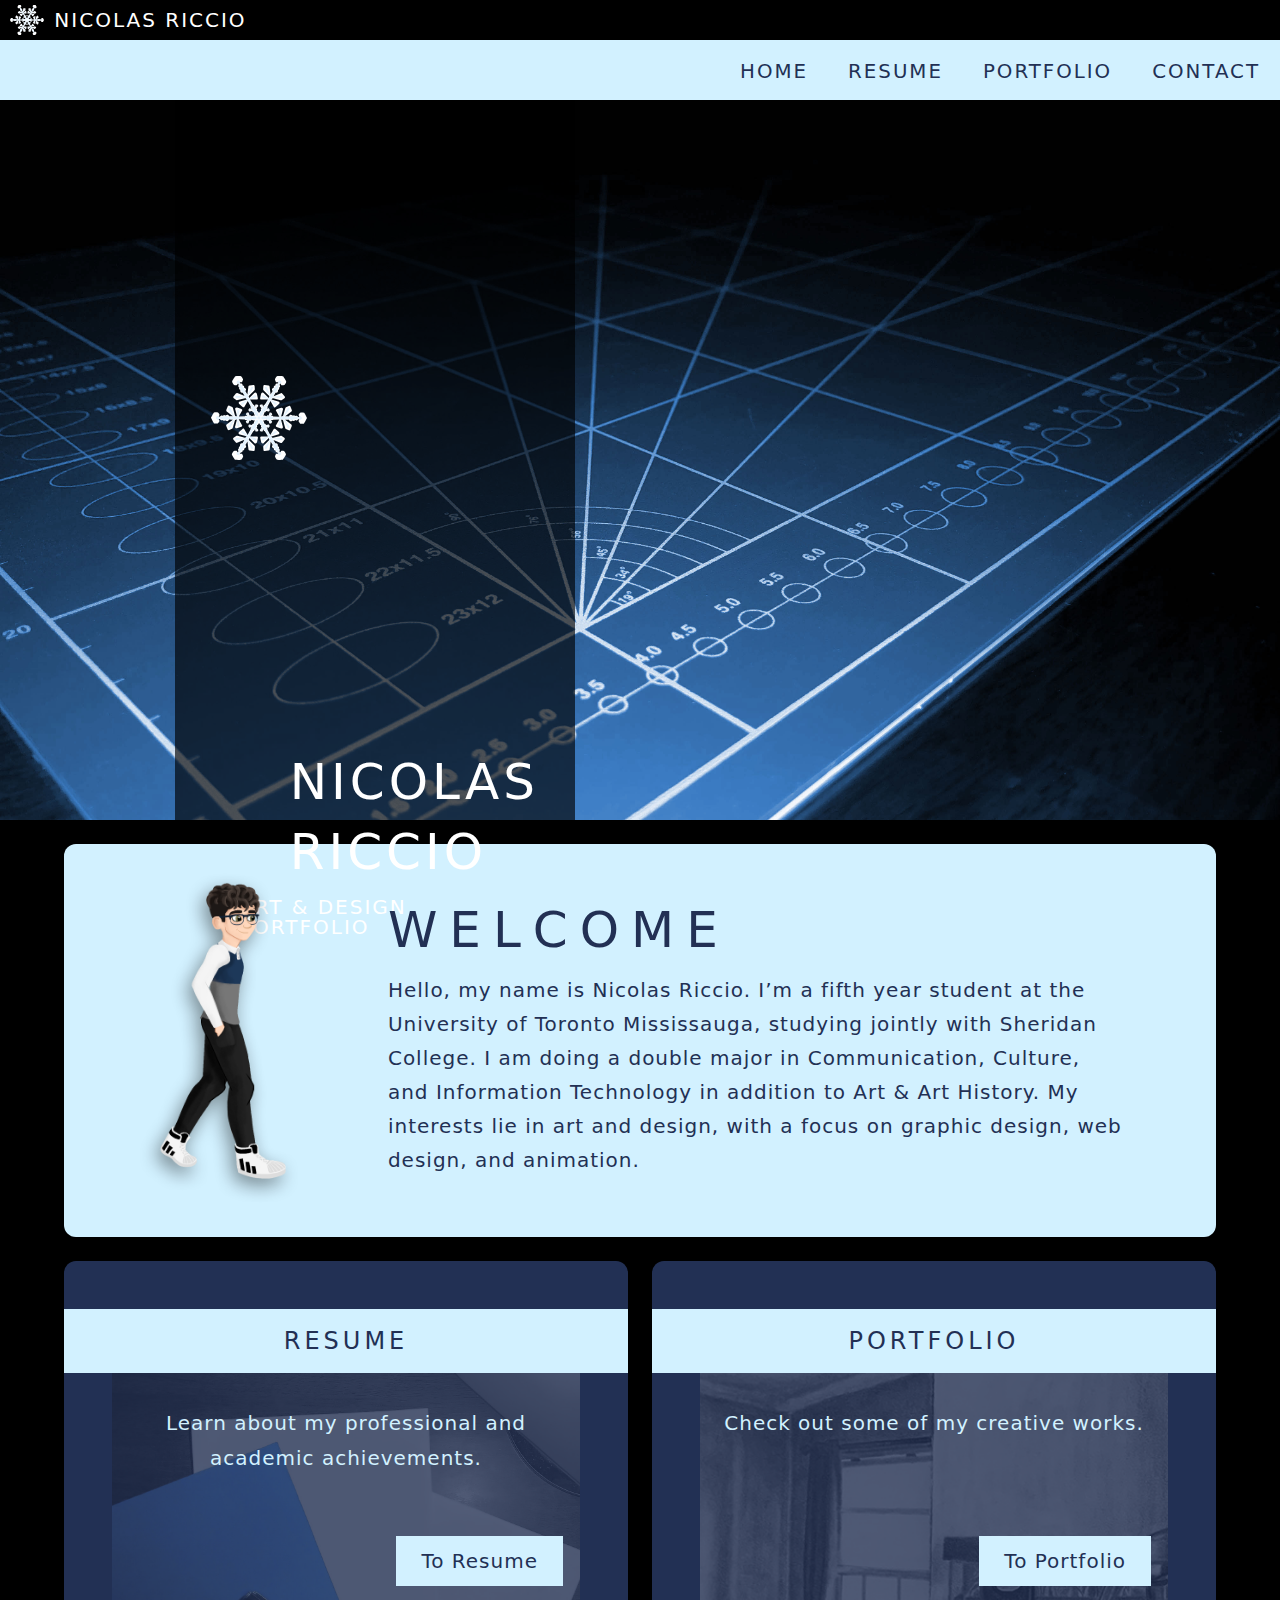
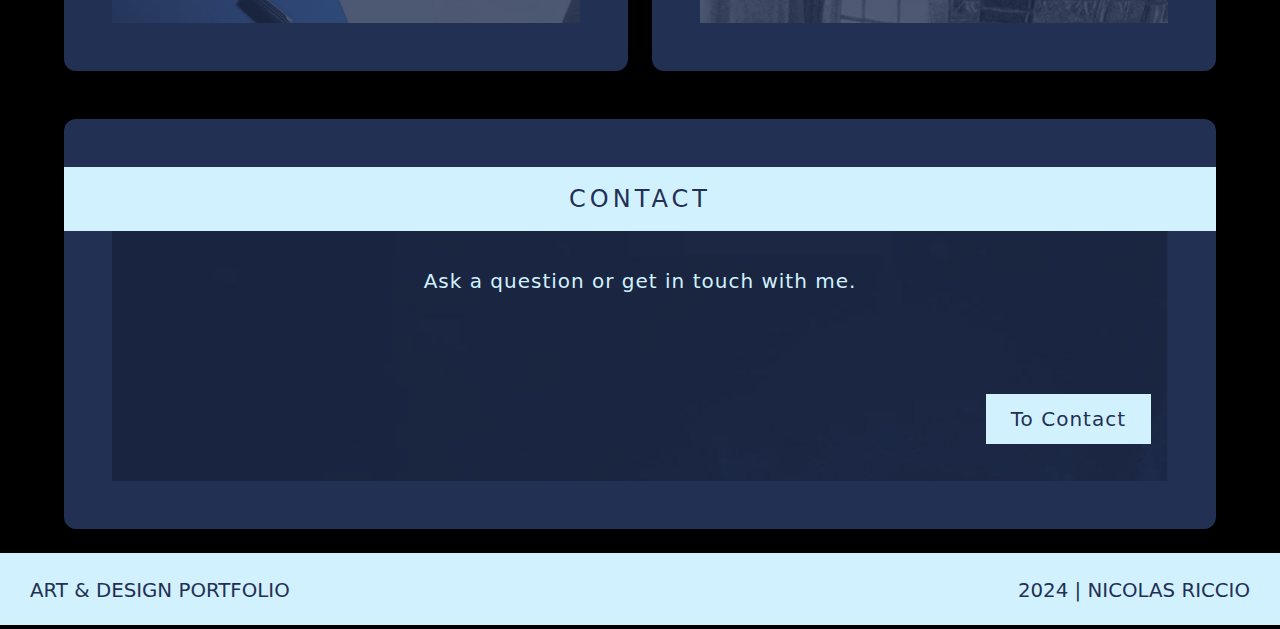
==== commit 4280da46: "Update index.html" ====
--- a/index.html
+++ b/index.html
@@ -40,7 +40,7 @@
 		<div id="biography">
 			
 			<div id="clipart">
-				<img id="profile" src="images/self-portrait-clipart.PNG" alt="Profile Picture">
+				<img id="profile" src="images/self-portrait-clipart.png" alt="Profile Picture">
 			</div>
 			
 			<div id="bio">
